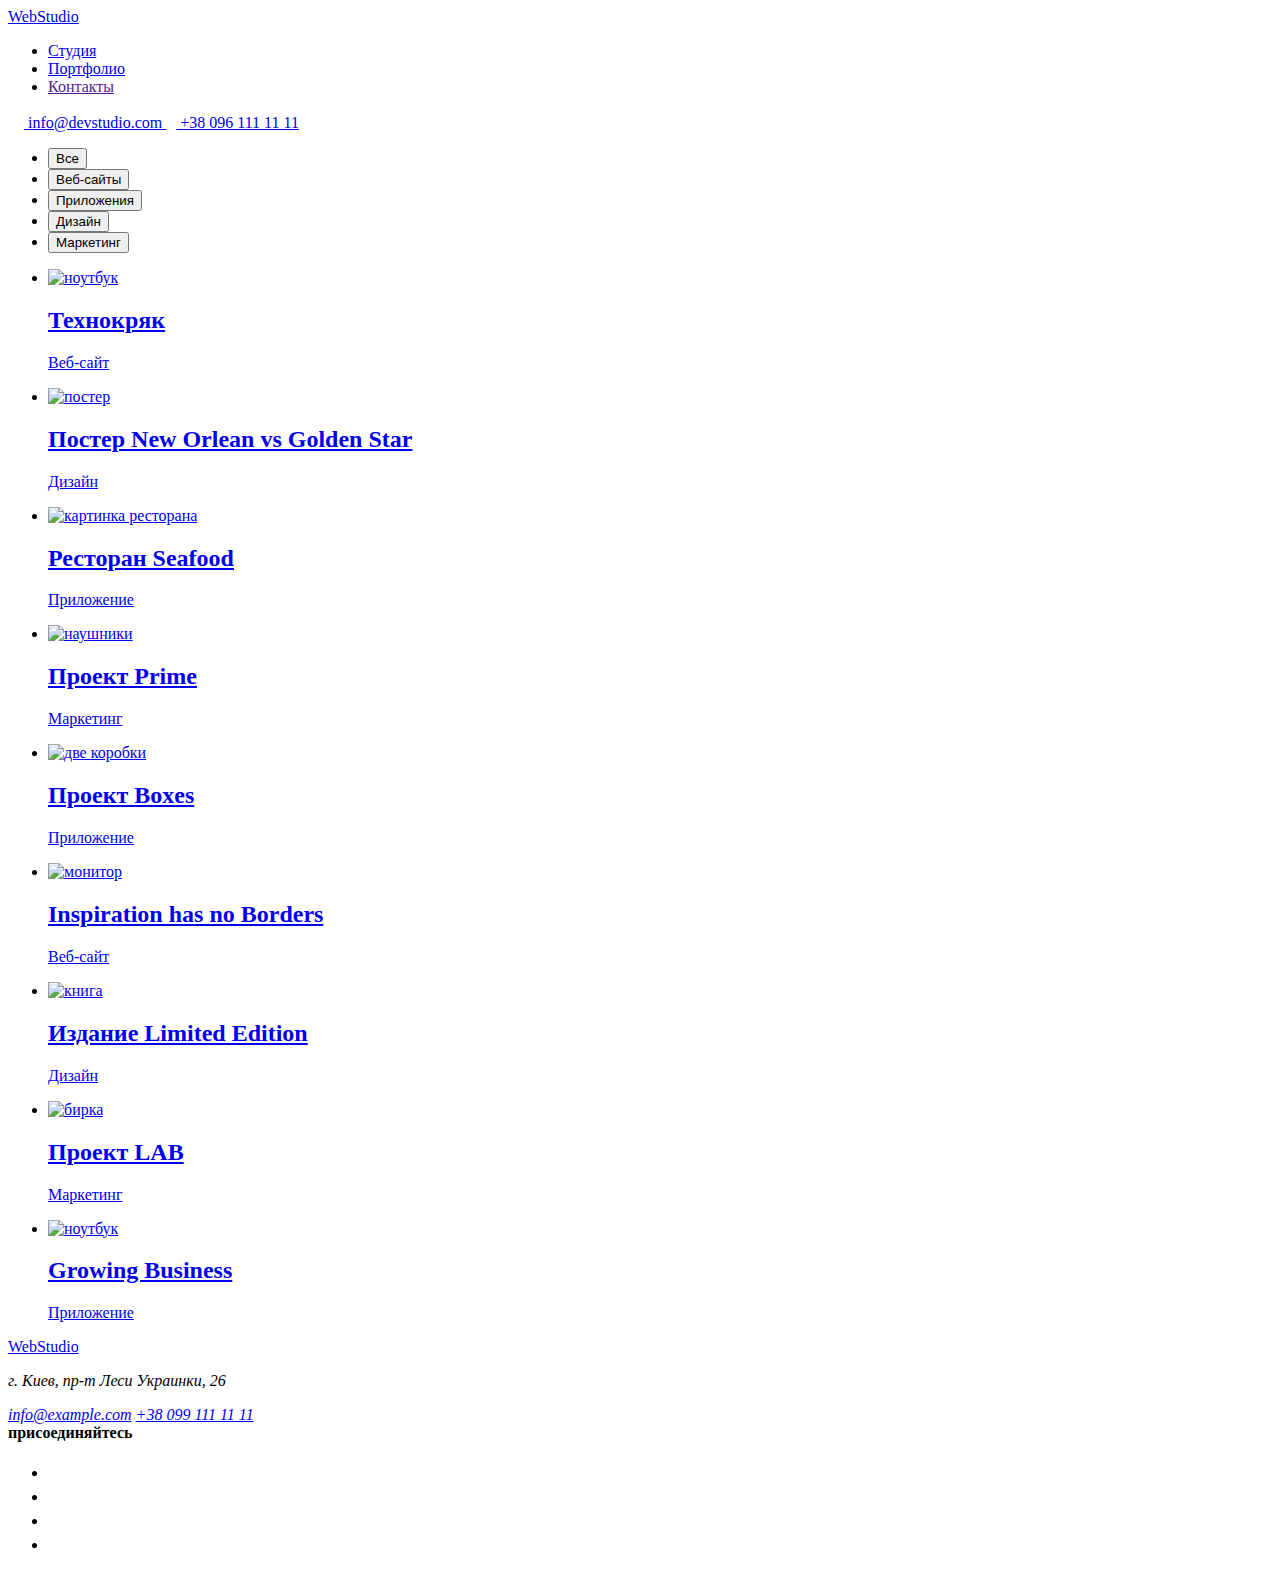
==== portfolio.html @ c62db78a "Add files via upload" ====
<!DOCTYPE html>
<html lang="en">
<head>
    <meta charset="UTF-8">
    <meta http-equiv="X-UA-Compatible" content="IE=edge">
    <meta name="viewport" content="width=device-width, initial-scale=1.0">
    <title>Portfolio</title>
    <link rel="stylesheet" href="https://fonts.googleapis.com/css2?family=Raleway:wght@700&family=Roboto:wght@400;500;700;900&display=swap" >
    <link rel="stylesheet" href="https://cdnjs.cloudflare.com/ajax/libs/modern-normalize/1.1.0/modern-normalize.min.css" integrity="sha512-wpPYUAdjBVSE4KJnH1VR1HeZfpl1ub8YT/NKx4PuQ5NmX2tKuGu6U/JRp5y+Y8XG2tV+wKQpNHVUX03MfMFn9Q==" crossorigin="anonymous" referrerpolicy="no-referrer" />
    <link rel="stylesheet" href="./css/style.css">
</head>
<body>
  <header>
    <div class="border">
      <div class="container header-flex">
        <a href="./index.html" class="logo"><span>Web</span>Studio</a>
        <nav class="navi">
          <ul class="site-nav list">
            <li class="item"><a href="./index.html" class="link current">Студия</a></li>
            <li class="item"><a href="./portfolio.html">Портфолио</a></li>
            <li class="item"><a href="">Контакты</a></li>
          </ul>
        </nav>
        <div class="address">
            <a class="item" href="mailto:info@devstudio.com">
              <svg class="icon" width="16px" height="12px">
                <use href="./images/symbol-defs.svg#envelope"></use>
              </svg>
              info@devstudio.com
            </a>
            <a class="item" href="tel:+380961111111">
              <svg class="icon" width="10px" height="16px">
                <use href="./images/symbol-defs.svg#smartphone"></use>
              </svg>
              +38 096 111 11 11
            </a>
        </div>
       </div>
    </div>
</header>

    <main>
      <section class="main">
        <div class="container">
          <h1 hidden>Работы</h1>
        <ul class="list box">
          <li><button type="button" class="btn">Все</button></li>
          <li><button type="button" class="btn">Веб-сайты</button></li>
          <li><button type="button" class="btn">Приложения</button></li>
          <li><button type="button" class="btn">Дизайн</button></li>
          <li><button type="button" class="btn">Маркетинг</button></li>
        </ul>
        <ul class="portfolio list">
          <li class="element">
            <a href="./portfolio.html">
            <img src="./images/portfolio1.jpg" alt="ноутбук" width="370">
              <div class="items">
                <h2 class="text" >Технокряк</h2>
                <p>Веб-сайт</p>
              </div>
            </a>
          </li>
          <li class="element">
            <a href="./portfolio.html">
            <img src="./images/portfolio2.jpg" alt="постер" width="370">
              <div class="items">
                <h2 class="text" >Постер New Orlean vs Golden Star</h2>
                <p>Дизайн</p>
              </div>
            </a>
          </li>
          <li class="element">
            <a href="./portfolio.html">
            <img src="./images/portfolio3.jpg" alt="картинка ресторана" width="370">
              <div class="items">
                <h2 class="text" >Ресторан Seafood</h2>
                <p>Приложение</p>
              </div>
            </a>
          </li>
          <li class="element"> 
            <a href="./portfolio.html">
            <img src="./images/portfolio4.jpg" alt="наушники" width="370">
              <div class="items">
                <h2 class="text" >Проект Prime</h2>
                <p>Маркетинг</p>
              </div>
            </a>
          </li>
          <li class="element">
            <a href="./portfolio.html">
            <img src="./images/portfolio5.jpg" alt="две коробки" width="370">
              <div class="items">
                <h2 class="text" >Проект Boxes</h2>
                <p>Приложение</p>
              </div>
            </a>
          </li>
          <li class="element">
            <a href="./portfolio.html">
            <img src="./images/portfolio6.jpg" alt="монитор" width="370">
              <div class="items">
                <h2 class="text" >Inspiration has no Borders</h2>
                <p>Веб-сайт</p>
              </div>
            </a>
          </li>
          <li class="element">
            <a href="./portfolio.html">
            <img src="./images/portfolio7.jpg" alt="книга" width="370">
              <div class="items">
                <h2 class="text" >Издание Limited Edition</h2>
                <p>Дизайн</p>
              </div>
            </a>
          </li>
          <li class="element">
            <a href="./portfolio.html">
            <img src="./images/portfolio8.jpg" alt="бирка" width="370">
              <div class="items">
                <h2 class="text" >Проект LAB</h2>
                <p>Маркетинг</p>
              </div>
            </a>
          </li>
          <li class="element">
            <a href="./portfolio.html">
            <img src="./images/portfolio9.jpg" alt="ноутбук" width="370">
              <div class="items">
                <h2 class="text" >Growing Business</h2>
                <p>Приложение</p>
              </a>
              </div>
          </li>
        </ul>

        </div>
      </section>
    </main>

    <footer>
      <section class="footer">
        <div class="container">
          <div class="footer-wrapper">
            <div>
              <a href="Web-Studio" class="logo"><span>Web</span><span class="studio">Studio</span></a>
              <address class="navigation">
                <p class="nav">г. Киев, пр-т Леси Украинки, 26</p>
                <a href="mailto:info@devstudio.com" class="address-nav" >info@example.com</a>
                <a href="tel:+380961111111" class="address-nav" >+38 099 111 11 11</a>
              </address>
            </div>
              <div class="socials-footer">
                <b>присоединяйтесь</b>
                <ul class="socials-icon">
                  <li class="list"> 
                    <a class="social-logotip" href="#">
                      <svg width="20px" height="20px" >
                      <use href="./images/symbol-defs.svg#instagram"></use>
                      </svg>
                  </a>
                  </li>
                  <li class="list">
                    <a class="social-logotip" href="#">
                      <svg width="20px" height="20px" >
                      <use href="./images/symbol-defs.svg#twitter"></use>
                      </svg>
                  </a>
                  </li>
                  <li class="list">
                    <a class="social-logotip" href="#">
                      <svg width="20px" height="20px" >
                      <use href="./images/symbol-defs.svg#facebook"></use>
                      </svg>
                  </a>
                  </li>
                  <li class="list">
                    <a class="social-logotip" href="#">
                      <svg width="20px" height="20px" >
                      <use href="./images/symbol-defs.svg#linkedin"></use>
                      </svg>
                  </a>
                  </li>
                </ul>
              </div>
          </div>
        </div>
         
      </section>
     </footer>
</body>
</html>
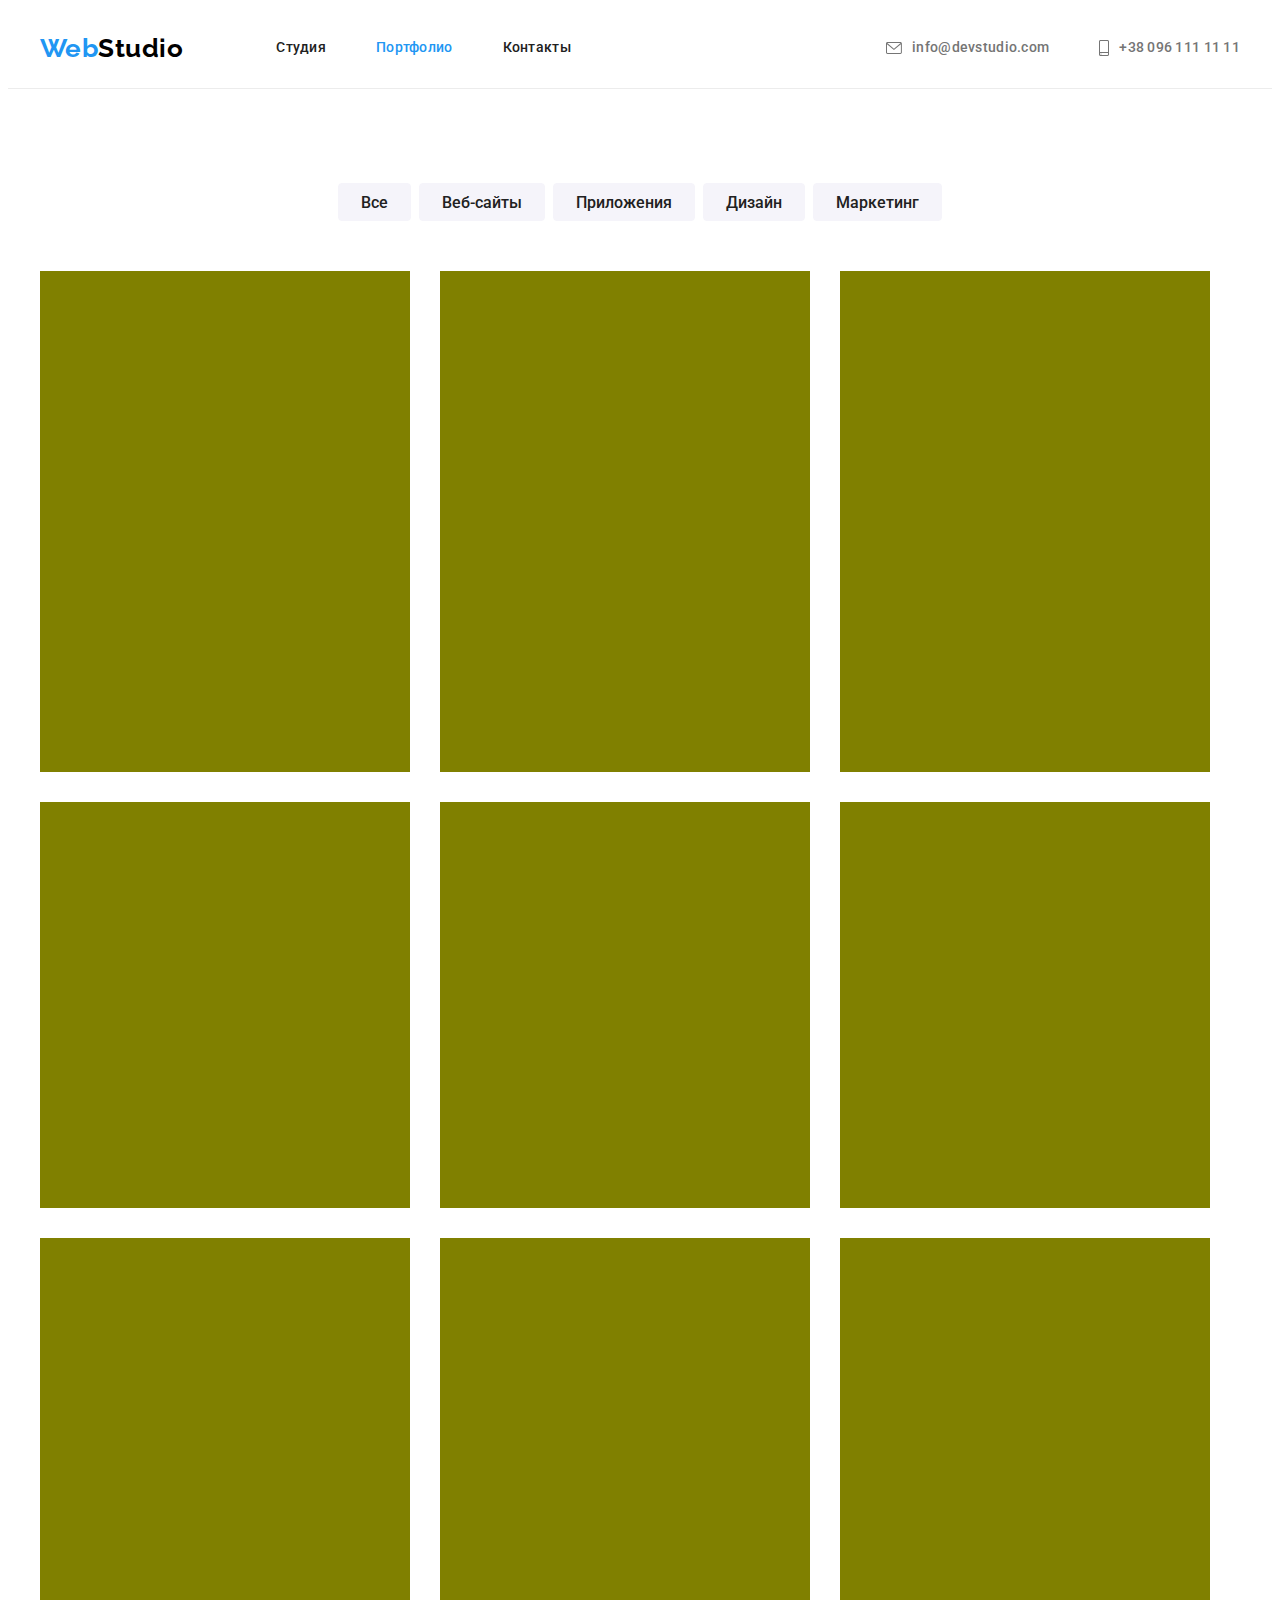
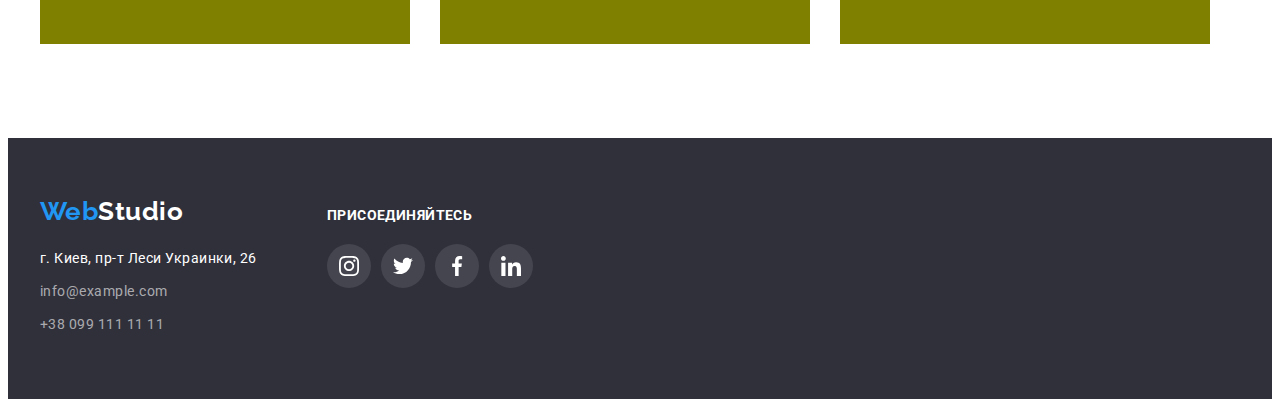
==== commit 27546648: "Почти сделал" ====
--- a/portfolio.html
+++ b/portfolio.html
@@ -16,8 +16,8 @@
         <a href="./index.html" class="logo"><span>Web</span>Studio</a>
         <nav class="navi">
           <ul class="site-nav list">
-            <li class="item"><a href="./index.html" class="link current">Студия</a></li>
-            <li class="item"><a href="./portfolio.html">Портфолио</a></li>
+            <li class="item"><a href="./index.html">Студия</a></li>
+            <li class="item"><a href="./portfolio.html" class="link current">Портфолио</a></li>
             <li class="item"><a href="">Контакты</a></li>
           </ul>
         </nav>
@@ -52,11 +52,16 @@
         </ul>
         <ul class="portfolio list">
           <li class="element">
-            <a href="./portfolio.html">
-            <img src="./images/portfolio1.jpg" alt="ноутбук" width="370">
+              <a href="./portfolio.html"></a>
+              <div class="product-thumb">
+                <img src="./images/portfolio1.jpg" alt="ноутбук" width="370">
+              </div>
               <div class="items">
                 <h2 class="text" >Технокряк</h2>
                 <p>Веб-сайт</p>
+              </div>
+              <div class="hover-text">
+                Ресурс предлагает комплексные предложения с разным уровнем функционала и сервисов. Все это позволит посетителю получить исчерпывающие сведения о компании или частном лице.
               </div>
             </a>
           </li>
--- a/css/style.css
+++ b/css/style.css
@@ -0,0 +1,812 @@
+:root {
+    --primery-text-color: #757575;
+    --title-text-color: #212121;
+    --accent-color: #2196F3;
+}
+
+body {
+     background-color: #ffffff;
+     color: var(--primery-text-color);
+
+     font-family: Roboto, sans-serif;
+     letter-spacing: 0.03em;
+}
+
+.list {
+    list-style: none;
+    padding: 0;
+    margin: 0;
+}
+
+
+.container {
+    width: 1200px;
+    padding-left: 15px;
+    padding-right: 15px;
+    margin: 0 auto;
+}
+
+/* headre-flex */
+
+.border {
+    border-bottom: 1px solid #ECECEC;
+}
+
+.header-flex {
+    display: flex;
+    align-items: center;
+   
+}
+
+/* logo */
+
+ .header-flex > a.logo {
+    margin-top: 0;
+    margin-bottom: 0;
+}
+
+.logo {
+    color: #000000;
+
+    font-family: Raleway, sans-serif;
+    font-weight: 700;
+    font-size: 26px;
+    line-height: 1.19;
+    text-decoration: none;
+}
+
+
+.logo > span {
+    color: var(--accent-color);
+}
+/* nav */
+
+.navi {
+    margin-left: 93px;
+}
+
+/* site-nav */
+
+.site-nav .item {
+    position: relative;
+}
+
+.site-nav a:hover,
+.site-nav a:focus {
+    color: var(--accent-color);
+}
+
+.site-nav a::after {
+    content: '';
+    position: absolute;
+    display: inline-block;
+
+    bottom: 0;
+    left: 0;
+    width: 100%;
+    height: 4px;
+
+    opacity: 0;
+
+    background-color: var(--accent-color);
+    border-radius: 2px;
+
+    transition: opacity 250ms cubic-bezier(0.4, 0, 0.2, 1);
+
+}
+
+
+.site-nav a:hover::after,
+.site-nav a:focus::after {
+    opacity: 1;
+}
+
+.site-nav {
+    display: flex;
+}
+
+.site-nav .item + .item {
+    margin-left: 50px;
+}
+   
+
+.site-nav a {
+    display: block;
+    padding-top: 32px;
+    padding-bottom: 32px;
+
+    color: var(--title-text-color);
+    
+    font-weight: 500;
+    font-size: 14px;
+    line-height: 1.14;
+    letter-spacing: 0.02em;
+    text-decoration: none;
+
+    transition: color 250ms cubic-bezier(0.4, 0, 0.2, 1);
+    
+}
+.site-nav .link.current {
+    color: var(--accent-color);
+}
+
+/* address */
+
+
+.address .item:hover,
+.address .item:focus {
+    color: var(--accent-color)
+}
+
+.address .item:hover .icon,
+.address .item:focus .icon {
+    fill: currentColor;
+}
+
+a.item:hover .icon-smartphone,
+a.item:focus .icon-smartphone {
+    fill: currentColor;
+}
+
+.address .item {
+    fill: #757575;
+    align-items: center;
+    margin-top: 0;
+    margin-bottom: 0;
+
+    transition: color 250ms cubic-bezier(0.4, 0, 0.2, 1);
+}
+
+.address {
+    display: flex;
+    margin-left: auto;
+}
+
+.address .item + .item {
+    margin-left: 50px;
+}
+
+ .icon {
+    margin-right: 10px;
+ }
+
+.address a {
+    display: flex;
+    color: var(--primery-text-color);
+
+    font-weight: 500;
+    font-size: 14px;
+    line-height: 1.14;
+    letter-spacing: 0.02em;
+    text-decoration: none;
+}
+
+/* hero */
+
+.hero {
+    margin-left: auto;
+    margin-right: auto;
+    height: 600px;
+    max-width: 1600px;
+    background-position: center;
+    background-image: linear-gradient( 
+        rgba(47, 48, 58, 0.4),
+        rgba(47, 48, 58, 0.4)
+        ),
+        url("../images/background.jpg");
+    background-color: #C4C4C4;
+    background-repeat: no-repeat;
+
+    padding-top: 200px;
+    padding-bottom: 200px;
+    text-align: center;
+    
+}
+
+.hero-title {
+    width: 698px;
+    margin-left: auto;
+    margin-right: auto;
+    margin-top: 0;
+    margin-bottom: 30px;
+    color: #FFFFFF;
+
+    font-weight: 900;
+    font-size: 44px;
+    line-height: 1.36;
+    
+    letter-spacing: 0.06em;
+    text-transform: uppercase;
+}
+
+
+/* button */
+
+ button:hover,
+ button:focus {
+    background-color: #188CE8;
+    box-shadow: 0px 4px 4px rgba(0, 0, 0, 0.15);
+}
+
+.button {
+    border-radius: 4px;
+    border: 1px transparent;
+    padding: 10px 32px;
+    min-width: 200px;
+    height: 50px;
+
+
+    color: #FFFFFF;
+    background-color: var(--accent-color);
+    
+    font-family: Roboto, sans-serif;
+    font-weight: 700;
+    font-size: 16px;
+    line-height: 1.88;
+    align-items: center;
+    letter-spacing: 0.06em;
+    cursor: pointer;
+
+    transition: background-color 250ms cubic-bezier(0.4, 0, 0.2, 1);
+}
+
+
+
+/* feature */ 
+ 
+.feature-icons {
+    margin-bottom: 30px;
+    width: 270px;
+    height: 120px;
+    background-color: #F5F4FA;
+    display: flex;
+    align-items: center;
+    justify-content: center;
+
+}
+
+.section.feature {
+    padding-top: 94px;
+}
+
+.feature h3 {
+    margin-top: 0;
+    margin-bottom: 10px;
+
+    color: var(--title-text-color);
+
+    font-size: 14px;
+    line-height: 1.14;
+    text-transform: uppercase;
+}
+
+.feature.list {
+    display: flex;
+    justify-content: space-around;
+}
+
+.feature li {
+    width: 270px;
+}
+
+.feature p {
+    margin-top: 0;
+    margin-bottom: 0;
+
+    font-size: 14px;
+    line-height: 1.71;
+}
+
+/* work */
+
+.list.work {
+    display: flex;
+}
+
+.list.work > li + li{
+    margin-left: 30px;
+}
+
+.section-work {
+    padding-top: 94px;
+    padding-bottom: 94px;
+}
+
+.section-work h2 {
+    padding-top: 0;
+    padding-bottom: 0;
+    margin-bottom: 50px;
+}
+
+.section-work .picture {
+    position: relative;
+}
+
+.section-work .text {
+    
+    position: absolute;
+    bottom: 0;
+    margin: 0;
+    padding: 27px 0;
+
+    width: 370px;
+    height: 70px;
+    color: #fff;
+    background-color: rgba(47, 48, 58, 0.8);
+
+    font-size: 14px;
+    line-height: 1.14;
+    text-align: center;
+    text-transform: uppercase;
+}
+
+ .section-work .section-title {
+    color: var(--title-text-color);
+ 
+    font-size: 36px;
+    line-height: 1.16;
+    text-align: center;   
+}
+
+/* team */
+
+.section-team {
+    padding-top: 94px;
+    padding-bottom: 94px;
+    background-color: #F5F4FA;;
+}
+
+.team.list {
+    display: flex;
+}
+
+.team-shadow {
+    box-shadow: 0px 1px 3px rgba(0, 0, 0, 0.12), 
+        0px 1px 1px rgba(0, 0, 0, 0.14), 
+        0px 2px 1px rgba(0, 0, 0, 0.2);
+    border-radius: 0px 0px 4px 4px;
+
+    background-color: #fff;
+}
+
+.team.list > li + li {
+    width: 270px;
+    margin-left: 30px
+}
+
+.section-title {
+    margin-top: 0;
+    margin-bottom: 50px;
+
+    color: var(--title-text-color);
+
+    font-weight: 700;
+    font-size: 36px;
+    line-height: 1.16;
+    text-align: center;
+}
+
+.team .holder {
+    padding: 30px 0 30px;
+}
+
+.team h3 {
+    margin-top: 0;
+    margin-bottom: 10px;
+
+    color: var(--title-text-color);
+
+    font-weight: 500;
+    font-size: 16px;
+    line-height: 1.19;
+    text-align: center;
+}
+
+.team p {
+    margin-top: 0;
+    margin-bottom: 0;
+
+    font-weight: 400;
+    font-size: 16px;
+    line-height: 1.19;
+    text-align: center;
+}
+
+.section-team  ul {
+    padding: 0;
+}
+
+.nav-icons {
+    display: flex;
+    justify-content: center;
+    margin-top: 16px;
+}
+
+
+.nav-a:hover,
+.nav-a:focus {
+     fill: #ffffff;
+
+     background-color: var(--accent-color);
+    
+
+         
+}
+
+.nav-icons li + li {
+    margin-left: 10px;
+}
+.nav-icons a {
+    display: flex;
+    width: 44px;
+    height: 44px;
+    border-radius: 50%;
+
+    justify-content: center;
+    align-items: center;
+
+    fill: #afb1b8;
+
+    transition: fill 250ms cubic-bezier(0.4, 0, 0.2, 1),
+        background-color 250ms cubic-bezier(0.4, 0, 0.2, 1);
+}
+
+.nav-li {
+    list-style: none;
+}
+
+/* clients */
+
+.clients-items {
+    display: flex;
+    justify-content: center;
+    margin: 0;
+    padding: 0;
+}
+
+.clients-items li + li {
+    margin-left: 30px;
+}
+
+.clients-items a {
+
+    fill: #afb1b8;
+}
+
+.clients-company {
+    display: flex;
+    justify-content: center;
+    align-items: center;
+    width: 170px;
+    height: 92px;
+    
+
+    border: 1px solid #AFB1B8;
+    box-sizing: border-box;
+    border-radius: 4px;
+
+    transition: fill 250ms cubic-bezier(0.4, 0, 0.2, 1),
+    border 250ms cubic-bezier(0.4, 0, 0.2, 1);
+}
+.clients-company:hover,
+.clients-company:focus {
+    fill: var(--accent-color);
+    border: 1px solid var(--accent-color);
+}
+
+
+.clients {
+    padding-top: 94px;
+    padding-bottom: 94px;
+}
+
+.clients h2 {
+    margin-top: 0;
+    margin-bottom: 50px;
+
+    color: var(--title-text-color);
+
+
+    font-weight: 700;
+    font-size: 36px;
+    line-height: 42px;
+    text-align: center;
+}
+
+/* footer */
+
+.footer {
+    background-color: #2F303A;
+
+    display: flex;
+    flex-direction: column;
+    padding-top: 58px;
+    padding-bottom: 62px;
+}
+
+.logo .studio { 
+    color: #FFFFFF;
+    
+}
+
+.nav {
+    margin-top: 20px;
+    margin-bottom: 9px;
+
+    color: #FFFFFF;
+
+    font-style: normal;
+    font-size: 14px;
+    line-height: 1.71;
+}
+
+.address-nav {
+
+    color: rgba(255, 255, 255, 0.6);
+
+    font-style: normal;
+    font-size: 14px;
+    line-height: 1.71;
+    text-decoration: none;
+}
+ 
+.navigation {
+    display: flex;
+    flex-direction: column;
+}
+
+.navigation a[href="mailto:info@devstudio.com"] {
+    margin-bottom: 9px;
+}
+
+.socials-footer {
+    display: flex;
+    flex-direction: column;
+    margin-left: 70px
+}
+
+.socials-footer > b {
+    margin-bottom: 20px;
+    font-size: 14px;
+    line-height: 1.14;
+    letter-spacing: 0.03em;
+    text-transform: uppercase;
+    color: #FFFFFF;
+}
+
+.social-logotip {
+    display: flex;
+    justify-content: center;
+    align-items: center;
+
+    width: 44px;
+    height: 44px;
+
+    fill: #ffffff;
+    background-color: rgba(255, 255, 255, 0.1);
+    border-radius: 50%;
+
+    transition: background-color 250ms cubic-bezier(0.4, 0, 0.2, 1);
+}
+
+.social-logotip:hover,
+.social-logotip:focus {
+    background-color: var(--accent-color);
+}
+
+.socials-footer ul {
+    display: flex;
+}
+
+.footer-wrapper {
+    display: flex;
+    align-items: baseline;
+}
+
+.socials-icon {
+    margin: 0;
+    padding: 0;
+}
+
+.socials-icon li + li {
+    margin-left: 10px;
+}
+
+/* portfolio */
+
+.main {
+    padding-top: 94px;
+    padding-bottom: 94px;
+}
+
+.box {
+    display: flex;
+    justify-content: center;
+    margin-bottom: 50px;
+}
+
+.box button {
+    height: 38px;
+    border-radius: 4px;
+    border: 1px solid #F5F4FA;    
+}
+
+.box li + li {
+    margin-left: 8px;
+}
+
+.btn {
+    color: var(--title-text-color);
+    background-color: #F5F4FA;
+    padding: 6px 22px ;
+
+    font-family: Roboto, sans-serif;
+    font-weight: 500;
+    font-size: 16px;
+    line-height: 1.62;
+    cursor: pointer;
+
+    transition: color 250ms cubic-bezier(0.4, 0, 0.2, 1),
+    border-color 250ms cubic-bezier(0.4, 0, 0.2, 1),
+    background-color 250ms cubic-bezier(0.4, 0, 0.2, 1),
+    box-shadow 250ms cubic-bezier(0.4, 0, 0.2, 1);
+}
+
+.btn:hover,
+.btn:focus {
+    color: #FFF;
+    border-color: var(--accent-color);
+    background-color: var(--accent-color);
+    box-shadow: 0px 3px 1px rgba(0, 0, 0, 0.1),
+        0px 1px 2px rgba(0, 0, 0, 0.08), 
+        0px 2px 2px rgba(0, 0, 0, 0.12);
+}
+
+/* portfolio list */
+
+.portfolio.list {
+    display: flex;
+    flex-wrap: wrap;
+}
+
+.items::before {
+    content: '';
+    display: inline-block;
+    position: absolute;
+    top: 0;
+    left: 0;
+    width: 100%;
+    height: 100%;
+    background-color: olive;
+
+}
+
+.element:hover,
+.element:focus {
+    box-shadow: 0px 1px 1px rgba(0, 0, 0, 0.12),
+        0px 4px 4px rgba(0, 0, 0, 0.06),
+        1px 4px 6px rgba(0, 0, 0, 0.16);
+}
+
+.product-thumb {
+    
+}
+    
+.element {
+    position: relative;
+
+    width: 370px;
+    margin-right: 30px;
+    margin-bottom: 30px;
+}
+
+.element:nth-child(3n) {
+    margin-right: 0;
+}
+
+.element:nth-last-child(-n + 3) {
+    margin-bottom: 0;
+}
+
+.portfolio a {
+    text-decoration: none;
+}
+
+.portfolio .text {
+    margin-top: 0;
+    margin-bottom: 4px;
+
+    color: var(--title-text-color);
+
+    font-size: 18px;
+    line-height: 2;
+    letter-spacing: 0.06em;
+}
+
+.portfolio .items {
+    padding: 20px 24px;
+    border: 1px solid #EEEEEE;
+}
+
+.portfolio p {
+    margin-top: 0;
+    margin-bottom: 0;
+
+    color: var(--primery-text-color);
+    
+    font-weight: 400;
+    font-size: 16px;
+    line-height: 1.88;
+}
+
+img {
+    display: block;
+    max-width: 100%;
+    height: auto
+   }
+
+
+   .backdrop {
+       position: fixed;
+       top: 0;
+       left: 0;
+
+       width: 100%;
+       height: 100%;
+
+       background-color: rgba(0, 0, 0, 0.2);
+
+       opacity: 1;
+       transition: opacity 250ms cubic-bezier(0.4, 0, 0.2, 1);
+   }
+
+   .backdrop.is-hidden {
+       opacity: 0;
+       pointer-events: none;
+   }
+
+   .backdrop.is-hidden .modal {
+       transform: translate(-50% -50%) scale(0.9);
+   }
+
+   .modal {
+        position: absolute;
+        top: 50%;
+        left: 50%;
+        transform: translate(-50%, -50%);
+
+        padding: 8px;
+        min-width: 528px;
+        min-height: 581px;
+
+        background-color: #fff;
+        box-shadow: 0px 1px 3px rgba(0, 0, 0, 0.12),
+            0px 1px 1px rgba(0, 0, 0, 0.14), 
+            0px 2px 1px rgba(0, 0, 0, 0.2);
+         border-radius: 4px;
+
+         transform: translate(-50%, -50%) scale(1);
+
+         transition: transform 250ms cubic-bezier(0.4, 0, 0.2, 1);
+   }
+
+   .close {
+        display: flex;
+        justify-content: center;
+        align-items: center;
+        box-sizing: border-box;
+
+        margin-left: auto;
+        border: 1px solid rgba(0, 0, 0, 0.1);
+        border-radius: 50%;
+
+        background-color: #fff;
+
+        width: 30px;
+        height: 30px;     
+   }
+
+   .modal-close {
+       min-width: 18px;
+       fill: #000;
+   }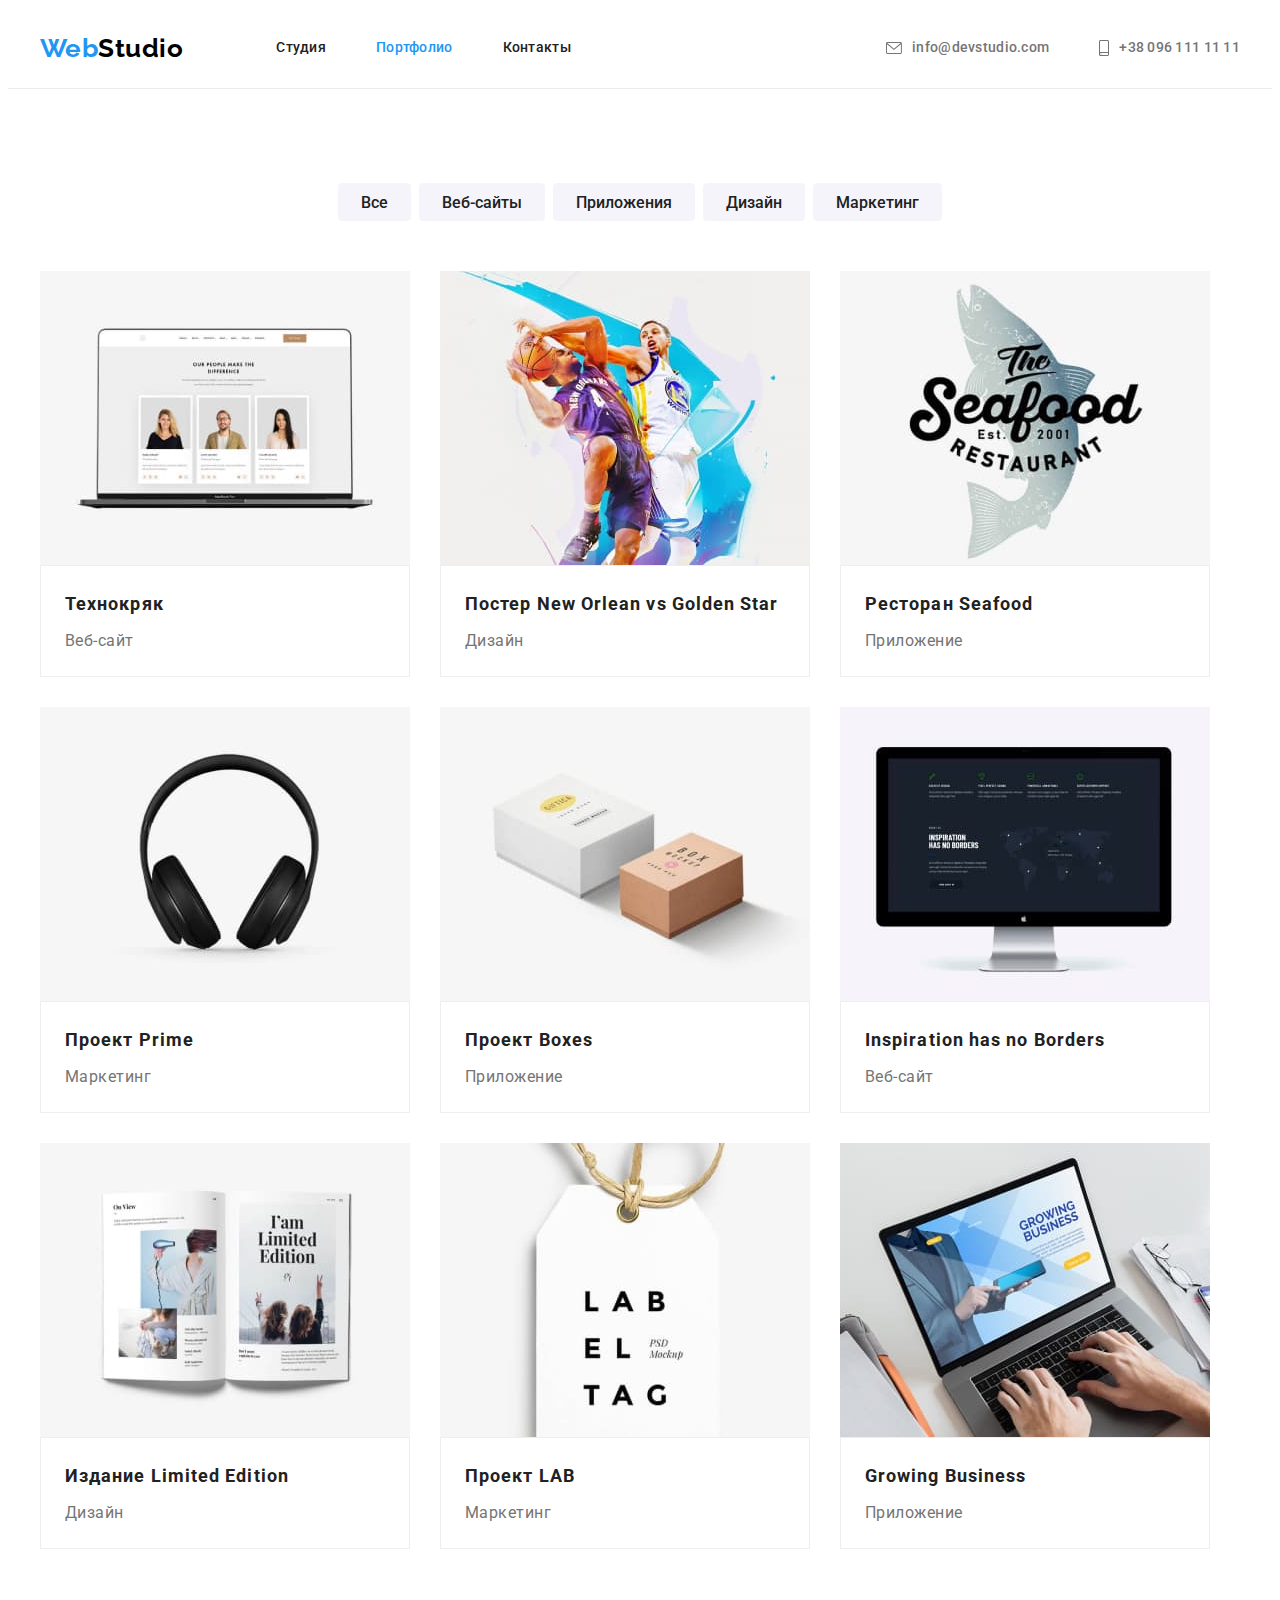
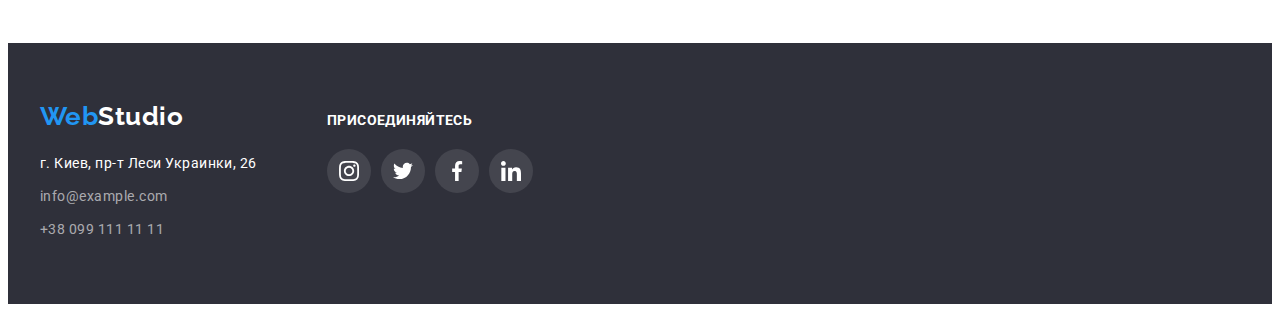
==== commit aa0730a9: "Почти все" ====
--- a/portfolio.html
+++ b/portfolio.html
@@ -52,18 +52,18 @@
         </ul>
         <ul class="portfolio list">
           <li class="element">
-              <a href="./portfolio.html"></a>
-              <div class="product-thumb">
-                <img src="./images/portfolio1.jpg" alt="ноутбук" width="370">
-              </div>
-              <div class="items">
-                <h2 class="text" >Технокряк</h2>
-                <p>Веб-сайт</p>
-              </div>
-              <div class="hover-text">
-                Ресурс предлагает комплексные предложения с разным уровнем функционала и сервисов. Все это позволит посетителю получить исчерпывающие сведения о компании или частном лице.
-              </div>
-            </a>
+             <div class="product-thumb">
+                   <a href="./portfolio.html">
+                   <img src="./images/portfolio1.jpg" alt="ноутбук" width="370">
+                   <div class="product-overlay">
+                      Ресурс предлагает комплексные предложения с разным уровнем функционала и сервисов. Все это позволит посетителю получить исчерпывающие сведения о компании или частном лице.
+                 </div>
+             </div>
+                <div class="items">
+                  <h2 class="text" >Технокряк</h2>
+                  <p>Веб-сайт</p>
+               </div>
+               </a>  
           </li>
           <li class="element">
             <a href="./portfolio.html">
--- a/css/style.css
+++ b/css/style.css
@@ -426,11 +426,7 @@
 .nav-a:hover,
 .nav-a:focus {
      fill: #ffffff;
-
-     background-color: var(--accent-color);
-    
-
-         
+     background-color: var(--accent-color);      
 }
 
 .nav-icons li + li {
@@ -480,7 +476,6 @@
     width: 170px;
     height: 92px;
     
-
     border: 1px solid #AFB1B8;
     box-sizing: border-box;
     border-radius: 4px;
@@ -506,7 +501,6 @@
 
     color: var(--title-text-color);
 
-
     font-weight: 700;
     font-size: 36px;
     line-height: 42px;
@@ -525,8 +519,7 @@
 }
 
 .logo .studio { 
-    color: #FFFFFF;
-    
+    color: #FFFFFF;   
 }
 
 .nav {
@@ -669,17 +662,7 @@
     flex-wrap: wrap;
 }
 
-.items::before {
-    content: '';
-    display: inline-block;
-    position: absolute;
-    top: 0;
-    left: 0;
-    width: 100%;
-    height: 100%;
-    background-color: olive;
-
-}
+
 
 .element:hover,
 .element:focus {
@@ -689,15 +672,49 @@
 }
 
 .product-thumb {
-    
+   position: relative;
+}
+
+.product-thumb:hover {
+    opacity: 1;
+}
+
+.product-overlay {
+    position: absolute;
+    top: 0;
+    left: 0;
+
+    width: 100%;
+    height: 100%;
+    opacity: 0;
+    padding: 63px 24px;
+
+    font-size: 18px;
+    line-height: 1.55;
+
+    color: #fff;
+
+    background-color: rgba(33, 150, 243, 0.9);
+
+    transform: translateY(100%);
+    transition: transform 250ms cubic-bezier(0.4, 0, 0.2, 1);
+    
+}
+
+.element:hover .product-overlay {
+    transform: translateY(0);
+}
+
+.product-overlay:hover{
+    opacity: 1;
 }
     
 .element {
-    position: relative;
-
     width: 370px;
     margin-right: 30px;
     margin-bottom: 30px;
+
+    overflow: hidden;
 }
 
 .element:nth-child(3n) {
@@ -775,7 +792,7 @@
         left: 50%;
         transform: translate(-50%, -50%);
 
-        padding: 8px;
+        padding: 15px;
         min-width: 528px;
         min-height: 581px;
 
@@ -796,7 +813,11 @@
         align-items: center;
         box-sizing: border-box;
 
-        margin-left: auto;
+        position: absolute;
+        top: 8px;
+        right: 8px;
+
+        padding: 0;
         border: 1px solid rgba(0, 0, 0, 0.1);
         border-radius: 50%;
 
@@ -807,6 +828,5 @@
    }
 
    .modal-close {
-       min-width: 18px;
        fill: #000;
    }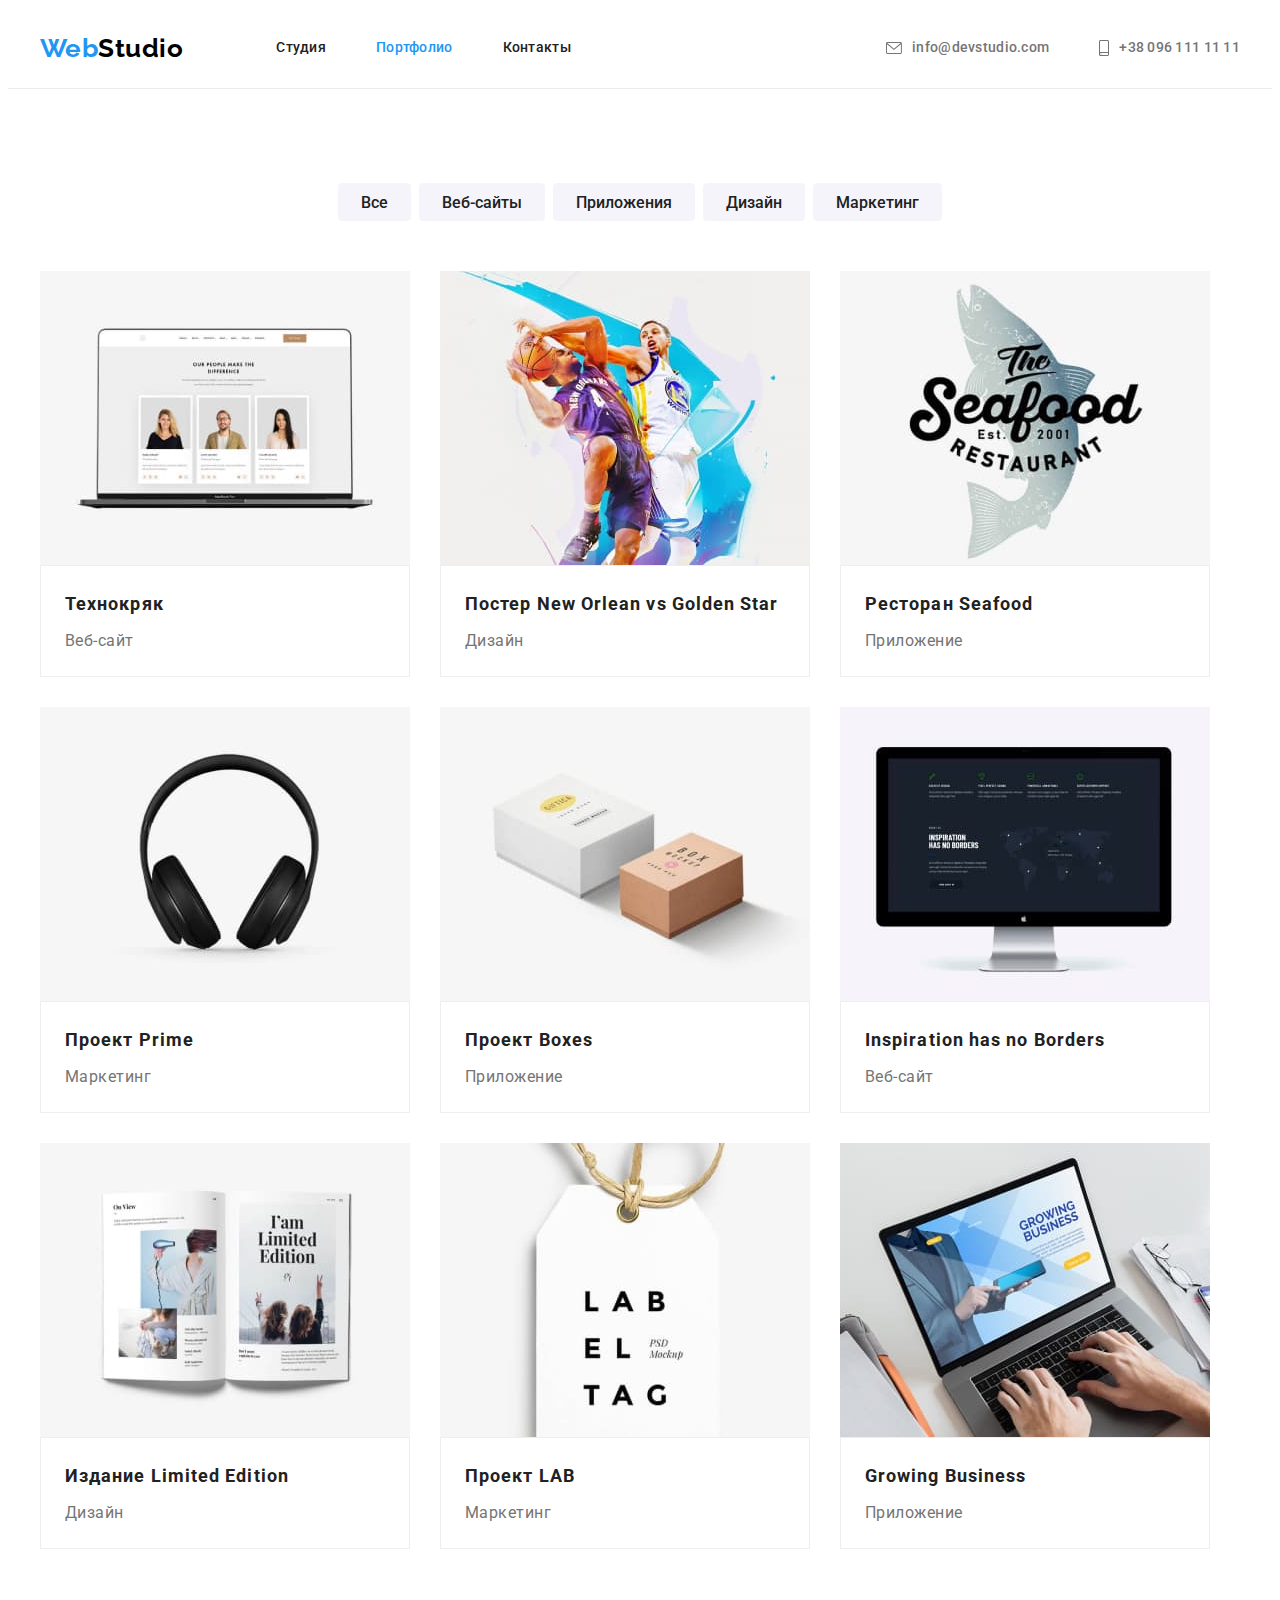
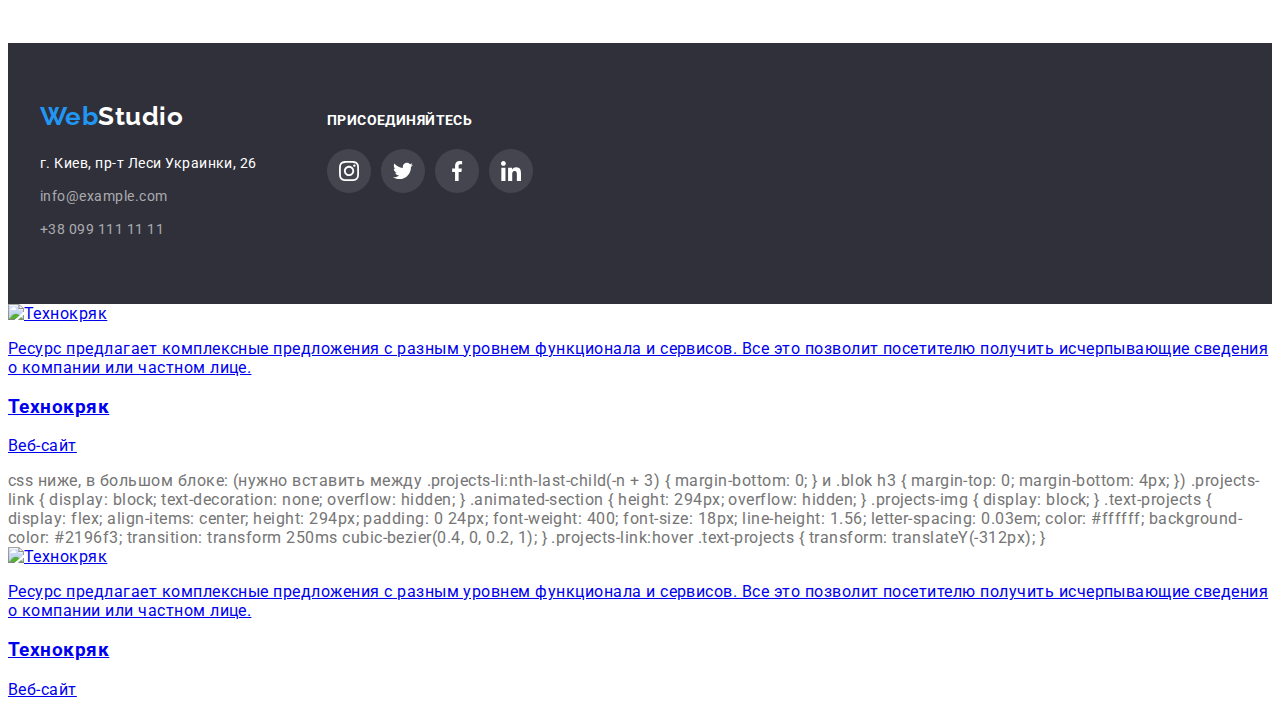
==== commit 3c6c5300: "Почти все сделал" ====
--- a/portfolio.html
+++ b/portfolio.html
@@ -50,10 +50,11 @@
           <li><button type="button" class="btn">Дизайн</button></li>
           <li><button type="button" class="btn">Маркетинг</button></li>
         </ul>
-        <ul class="portfolio list">
-          <li class="element">
-             <div class="product-thumb">
-                   <a href="./portfolio.html">
+        <ul class="portfolio list"> 
+            
+            <li class="element">
+              <a href="./portfolio.html">
+             <div class="product-thumb">   
                    <img src="./images/portfolio1.jpg" alt="ноутбук" width="370">
                    <div class="product-overlay">
                       Ресурс предлагает комплексные предложения с разным уровнем функционала и сервисов. Все это позволит посетителю получить исчерпывающие сведения о компании или частном лице.
@@ -63,7 +64,7 @@
                   <h2 class="text" >Технокряк</h2>
                   <p>Веб-сайт</p>
                </div>
-               </a>  
+              </a>
           </li>
           <li class="element">
             <a href="./portfolio.html">
@@ -194,4 +195,96 @@
       </section>
      </footer>
 </body>
-</html>+</html>
+
+
+
+
+<li class="projects-li">
+  <a class="projects-link" href="#">
+    <div class="animated-section">
+      <img
+        class="projects-img"
+        src="./images/8.web-site.jpg"
+        width="370"
+        alt="Технокряк"
+      />
+      <p class="text-projects">
+        Ресурс предлагает комплексные предложения с разным уровнем
+        функционала и сервисов. Все это позволит посетителю получить
+        исчерпывающие сведения о компании или частном лице.
+      </p>
+    </div>
+    <div class="blok">
+      <h3>Технокряк</h3>
+      <p class="projects-p">Веб-сайт</p>
+    </div>
+  </a>
+</li>
+css ниже, в большом блоке:
+(нужно вставить между .projects-li:nth-last-child(-n + 3) {
+margin-bottom: 0;
+}  и .blok h3 {
+margin-top: 0;
+margin-bottom: 4px;
+})
+.projects-link {
+display: block;
+text-decoration: none;
+overflow: hidden;
+}
+
+.animated-section {
+height: 294px;
+overflow: hidden;
+}
+
+.projects-img {
+display: block;
+}
+
+.text-projects {
+display: flex;
+align-items: center;
+height: 294px;
+padding: 0 24px;
+
+font-weight: 400;
+font-size: 18px;
+line-height: 1.56;
+
+letter-spacing: 0.03em;
+color: #ffffff;
+background-color: #2196f3;
+
+transition: transform 250ms cubic-bezier(0.4, 0, 0.2, 1);
+}
+
+.projects-link:hover .text-projects {
+transform: translateY(-312px);
+}
+
+<li class="projects-li">
+              <a class="projects-link" href="#">
+                <div class="animated-section">
+                  <img
+                    class="projects-img"
+                    src="./images/8.web-site.jpg"
+                    width="370"
+                    alt="Технокряк"
+                  />
+                  <p class="text-projects">
+                    Ресурс предлагает комплексные предложения с разным уровнем
+                    функционала и сервисов. Все это позволит посетителю получить
+                    исчерпывающие сведения о компании или частном лице.
+                  </p>
+                </div>
+                <div class="blok">
+                  <h3>Технокряк</h3>
+                  <p class="projects-p">Веб-сайт</p>
+                </div>
+              </a>
+            </li>
+
+
+            --- a/css/style.css
+++ b/css/style.css
@@ -673,16 +673,14 @@
 
 .product-thumb {
    position: relative;
-}
-
-.product-thumb:hover {
-    opacity: 1;
+
 }
 
 .product-overlay {
-    position: absolute;
+  position: absolute;
     top: 0;
     left: 0;
+ 
 
     width: 100%;
     height: 100%;
@@ -701,18 +699,28 @@
     
 }
 
-.element:hover .product-overlay {
-    transform: translateY(0);
-}
-
-.product-overlay:hover{
+ .element a { 
+        display: block;
+        text-decoration: none;
+        overflow: hidden;
+    
+}
+
+.element a:hover .product-overlay {
     opacity: 1;
-}
+    transform: translateY(0%);
+}
+
+/* .product-overlay:hover {
+    visibility: visible;
+} */
+
     
 .element {
     width: 370px;
     margin-right: 30px;
     margin-bottom: 30px;
+    /* transition: transform 250ms cubic-bezier(0.4, 0, 0.2, 1);; */
 
     overflow: hidden;
 }
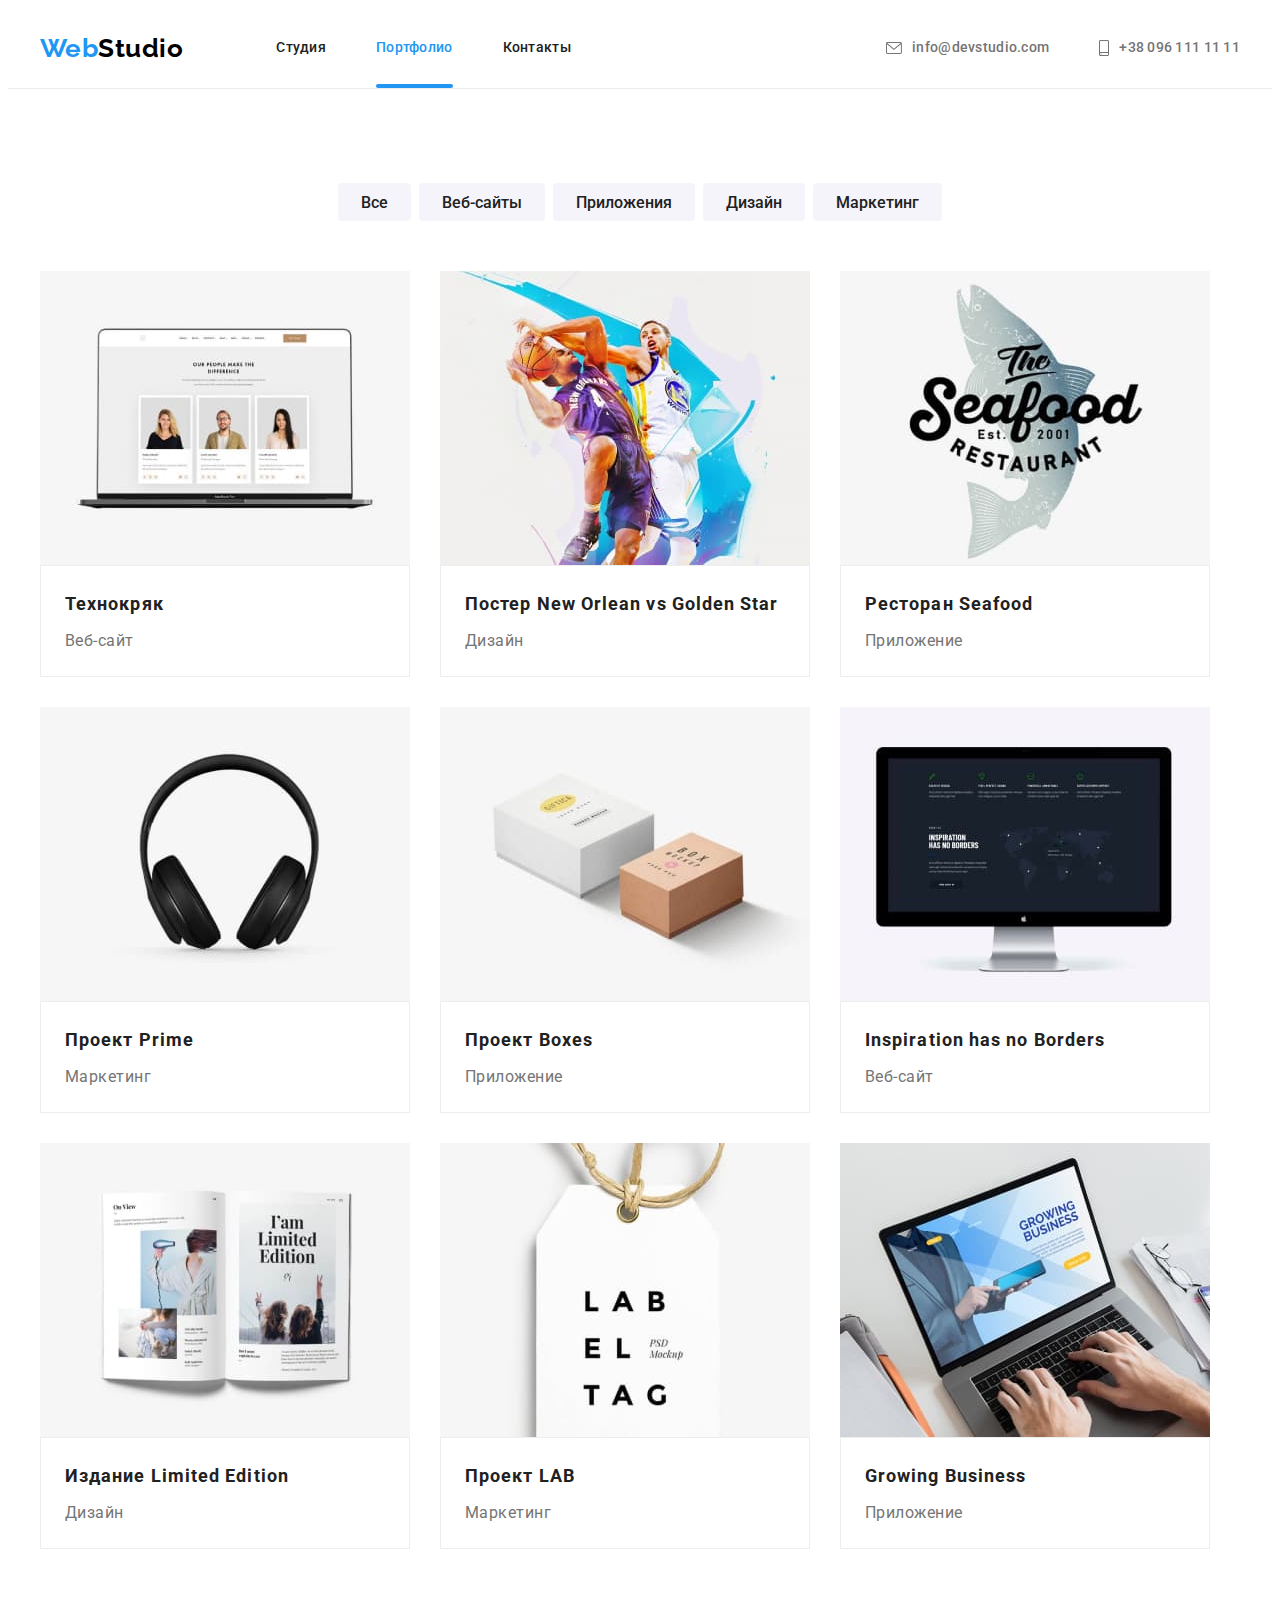
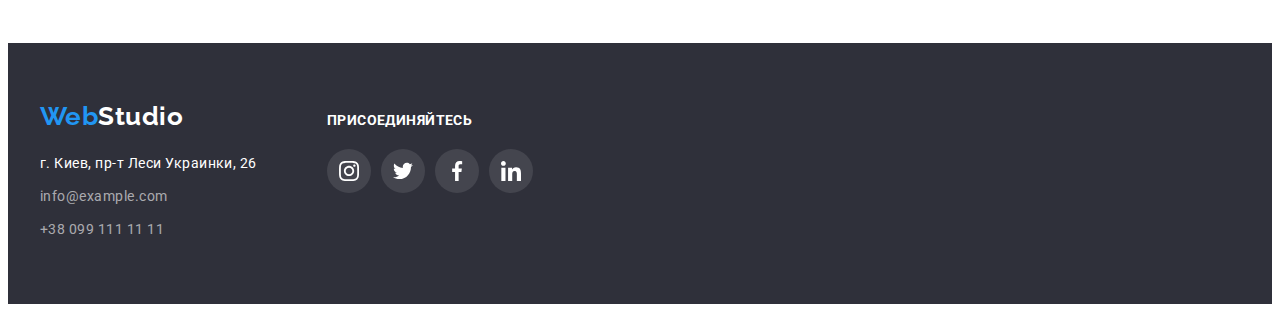
==== commit 69e83b2d: "5я домашняя работа" ====
--- a/portfolio.html
+++ b/portfolio.html
@@ -68,7 +68,12 @@
           </li>
           <li class="element">
             <a href="./portfolio.html">
-            <img src="./images/portfolio2.jpg" alt="постер" width="370">
+              <div class="product-thumb">   
+                  <img src="./images/portfolio2.jpg" alt="баскетбол" width="370">
+                    <div class="product-overlay">
+                      Ресурс предлагает комплексные предложения с разным уровнем функционала и сервисов. Все это позволит посетителю получить исчерпывающие сведения о компании или частном лице.
+                   </div>
+              </div>
               <div class="items">
                 <h2 class="text" >Постер New Orlean vs Golden Star</h2>
                 <p>Дизайн</p>
@@ -77,7 +82,12 @@
           </li>
           <li class="element">
             <a href="./portfolio.html">
-            <img src="./images/portfolio3.jpg" alt="картинка ресторана" width="370">
+              <div class="product-thumb">   
+                <img src="./images/portfolio3.jpg" alt="картинка ресторана" width="370">
+                <div class="product-overlay">
+                   Ресурс предлагает комплексные предложения с разным уровнем функционала и сервисов. Все это позволит посетителю получить исчерпывающие сведения о компании или частном лице.
+                </div>
+               </div>
               <div class="items">
                 <h2 class="text" >Ресторан Seafood</h2>
                 <p>Приложение</p>
@@ -86,7 +96,12 @@
           </li>
           <li class="element"> 
             <a href="./portfolio.html">
-            <img src="./images/portfolio4.jpg" alt="наушники" width="370">
+              <div class="product-thumb">   
+                <img src="./images/portfolio4.jpg" alt="наушники" width="370">
+                <div class="product-overlay">
+                   Ресурс предлагает комплексные предложения с разным уровнем функционала и сервисов. Все это позволит посетителю получить исчерпывающие сведения о компании или частном лице.
+                </div>
+              </div>
               <div class="items">
                 <h2 class="text" >Проект Prime</h2>
                 <p>Маркетинг</p>
@@ -95,7 +110,12 @@
           </li>
           <li class="element">
             <a href="./portfolio.html">
-            <img src="./images/portfolio5.jpg" alt="две коробки" width="370">
+              <div class="product-thumb">   
+                <img src="./images/portfolio5.jpg" alt="две коробки" width="370">
+                <div class="product-overlay">
+                   Ресурс предлагает комплексные предложения с разным уровнем функционала и сервисов. Все это позволит посетителю получить исчерпывающие сведения о компании или частном лице.
+                </div>
+               </div>
               <div class="items">
                 <h2 class="text" >Проект Boxes</h2>
                 <p>Приложение</p>
@@ -104,7 +124,12 @@
           </li>
           <li class="element">
             <a href="./portfolio.html">
-            <img src="./images/portfolio6.jpg" alt="монитор" width="370">
+              <div class="product-thumb">   
+                <img src="./images/portfolio6.jpg" alt="монитор" width="370">
+                <div class="product-overlay">
+                   Ресурс предлагает комплексные предложения с разным уровнем функционала и сервисов. Все это позволит посетителю получить исчерпывающие сведения о компании или частном лице.
+                 </div>
+              </div>
               <div class="items">
                 <h2 class="text" >Inspiration has no Borders</h2>
                 <p>Веб-сайт</p>
@@ -113,7 +138,12 @@
           </li>
           <li class="element">
             <a href="./portfolio.html">
-            <img src="./images/portfolio7.jpg" alt="книга" width="370">
+              <div class="product-thumb">   
+                <img src="./images/portfolio7.jpg" alt="книга" width="370">
+                <div class="product-overlay">
+                   Ресурс предлагает комплексные предложения с разным уровнем функционала и сервисов. Все это позволит посетителю получить исчерпывающие сведения о компании или частном лице.
+                 </div>
+             </div>
               <div class="items">
                 <h2 class="text" >Издание Limited Edition</h2>
                 <p>Дизайн</p>
@@ -122,7 +152,12 @@
           </li>
           <li class="element">
             <a href="./portfolio.html">
-            <img src="./images/portfolio8.jpg" alt="бирка" width="370">
+              <div class="product-thumb">   
+                <img src="./images/portfolio8.jpg" alt="бирка" width="370">
+                <div class="product-overlay">
+                   Ресурс предлагает комплексные предложения с разным уровнем функционала и сервисов. Все это позволит посетителю получить исчерпывающие сведения о компании или частном лице.
+                 </div>
+                </div>
               <div class="items">
                 <h2 class="text" >Проект LAB</h2>
                 <p>Маркетинг</p>
@@ -131,11 +166,17 @@
           </li>
           <li class="element">
             <a href="./portfolio.html">
-            <img src="./images/portfolio9.jpg" alt="ноутбук" width="370">
-              <div class="items">
+              <div class="product-thumb">   
+                <img src="./images/portfolio9.jpg" alt="ноутбук" width="370">
+                <div class="product-overlay">
+                   Ресурс предлагает комплексные предложения с разным уровнем функционала и сервисов. Все это позволит посетителю получить исчерпывающие сведения о компании или частном лице.
+               </div>
+               </div>
+               <div class="items">
                 <h2 class="text" >Growing Business</h2>
                 <p>Приложение</p>
-              </a>
+              </div>
+                </a>
               </div>
           </li>
         </ul>
@@ -199,92 +240,4 @@
 
 
 
-
-<li class="projects-li">
-  <a class="projects-link" href="#">
-    <div class="animated-section">
-      <img
-        class="projects-img"
-        src="./images/8.web-site.jpg"
-        width="370"
-        alt="Технокряк"
-      />
-      <p class="text-projects">
-        Ресурс предлагает комплексные предложения с разным уровнем
-        функционала и сервисов. Все это позволит посетителю получить
-        исчерпывающие сведения о компании или частном лице.
-      </p>
-    </div>
-    <div class="blok">
-      <h3>Технокряк</h3>
-      <p class="projects-p">Веб-сайт</p>
-    </div>
-  </a>
-</li>
-css ниже, в большом блоке:
-(нужно вставить между .projects-li:nth-last-child(-n + 3) {
-margin-bottom: 0;
-}  и .blok h3 {
-margin-top: 0;
-margin-bottom: 4px;
-})
-.projects-link {
-display: block;
-text-decoration: none;
-overflow: hidden;
-}
-
-.animated-section {
-height: 294px;
-overflow: hidden;
-}
-
-.projects-img {
-display: block;
-}
-
-.text-projects {
-display: flex;
-align-items: center;
-height: 294px;
-padding: 0 24px;
-
-font-weight: 400;
-font-size: 18px;
-line-height: 1.56;
-
-letter-spacing: 0.03em;
-color: #ffffff;
-background-color: #2196f3;
-
-transition: transform 250ms cubic-bezier(0.4, 0, 0.2, 1);
-}
-
-.projects-link:hover .text-projects {
-transform: translateY(-312px);
-}
-
-<li class="projects-li">
-              <a class="projects-link" href="#">
-                <div class="animated-section">
-                  <img
-                    class="projects-img"
-                    src="./images/8.web-site.jpg"
-                    width="370"
-                    alt="Технокряк"
-                  />
-                  <p class="text-projects">
-                    Ресурс предлагает комплексные предложения с разным уровнем
-                    функционала и сервисов. Все это позволит посетителю получить
-                    исчерпывающие сведения о компании или частном лице.
-                  </p>
-                </div>
-                <div class="blok">
-                  <h3>Технокряк</h3>
-                  <p class="projects-p">Веб-сайт</p>
-                </div>
-              </a>
-            </li>
-
-
             --- a/css/style.css
+++ b/css/style.css
@@ -67,7 +67,7 @@
 
 /* site-nav */
 
-.site-nav .item {
+.site-nav a {
     position: relative;
 }
 
@@ -75,11 +75,11 @@
 .site-nav a:focus {
     color: var(--accent-color);
 }
-
+ 
 .site-nav a::after {
     content: '';
     position: absolute;
-    display: inline-block;
+    display: block;
 
     bottom: 0;
     left: 0;
@@ -92,8 +92,8 @@
     border-radius: 2px;
 
     transition: opacity 250ms cubic-bezier(0.4, 0, 0.2, 1);
-
-}
+}
+
 
 
 .site-nav a:hover::after,
@@ -128,6 +128,22 @@
 }
 .site-nav .link.current {
     color: var(--accent-color);
+    position: relative;    
+}
+.site-nav .link.current::before {
+    content: '';
+    position: absolute;
+    display: block;
+
+    bottom: 0;
+    left: 0;
+    width: 100%;
+    height: 4px;
+
+    background-color: var(--accent-color);
+    border-radius: 2px;
+
+    transition: opacity 250ms cubic-bezier(0.4, 0, 0.2, 1);
 }
 
 /* address */
@@ -673,7 +689,6 @@
 
 .product-thumb {
    position: relative;
-
 }
 
 .product-overlay {
@@ -681,7 +696,6 @@
     top: 0;
     left: 0;
  
-
     width: 100%;
     height: 100%;
     opacity: 0;
@@ -691,36 +705,28 @@
     line-height: 1.55;
 
     color: #fff;
-
     background-color: rgba(33, 150, 243, 0.9);
 
     transform: translateY(100%);
-    transition: transform 250ms cubic-bezier(0.4, 0, 0.2, 1);
-    
+    transition: transform 250ms cubic-bezier(0.4, 0, 0.2, 1), 
+    opacity 250ms cubic-bezier(0.4, 0, 0.2, 1);
 }
 
  .element a { 
         display: block;
         text-decoration: none;
-        overflow: hidden;
-    
+        overflow: hidden;   
 }
 
 .element a:hover .product-overlay {
     opacity: 1;
     transform: translateY(0%);
 }
-
-/* .product-overlay:hover {
-    visibility: visible;
-} */
-
     
 .element {
     width: 370px;
     margin-right: 30px;
     margin-bottom: 30px;
-    /* transition: transform 250ms cubic-bezier(0.4, 0, 0.2, 1);; */
 
     overflow: hidden;
 }
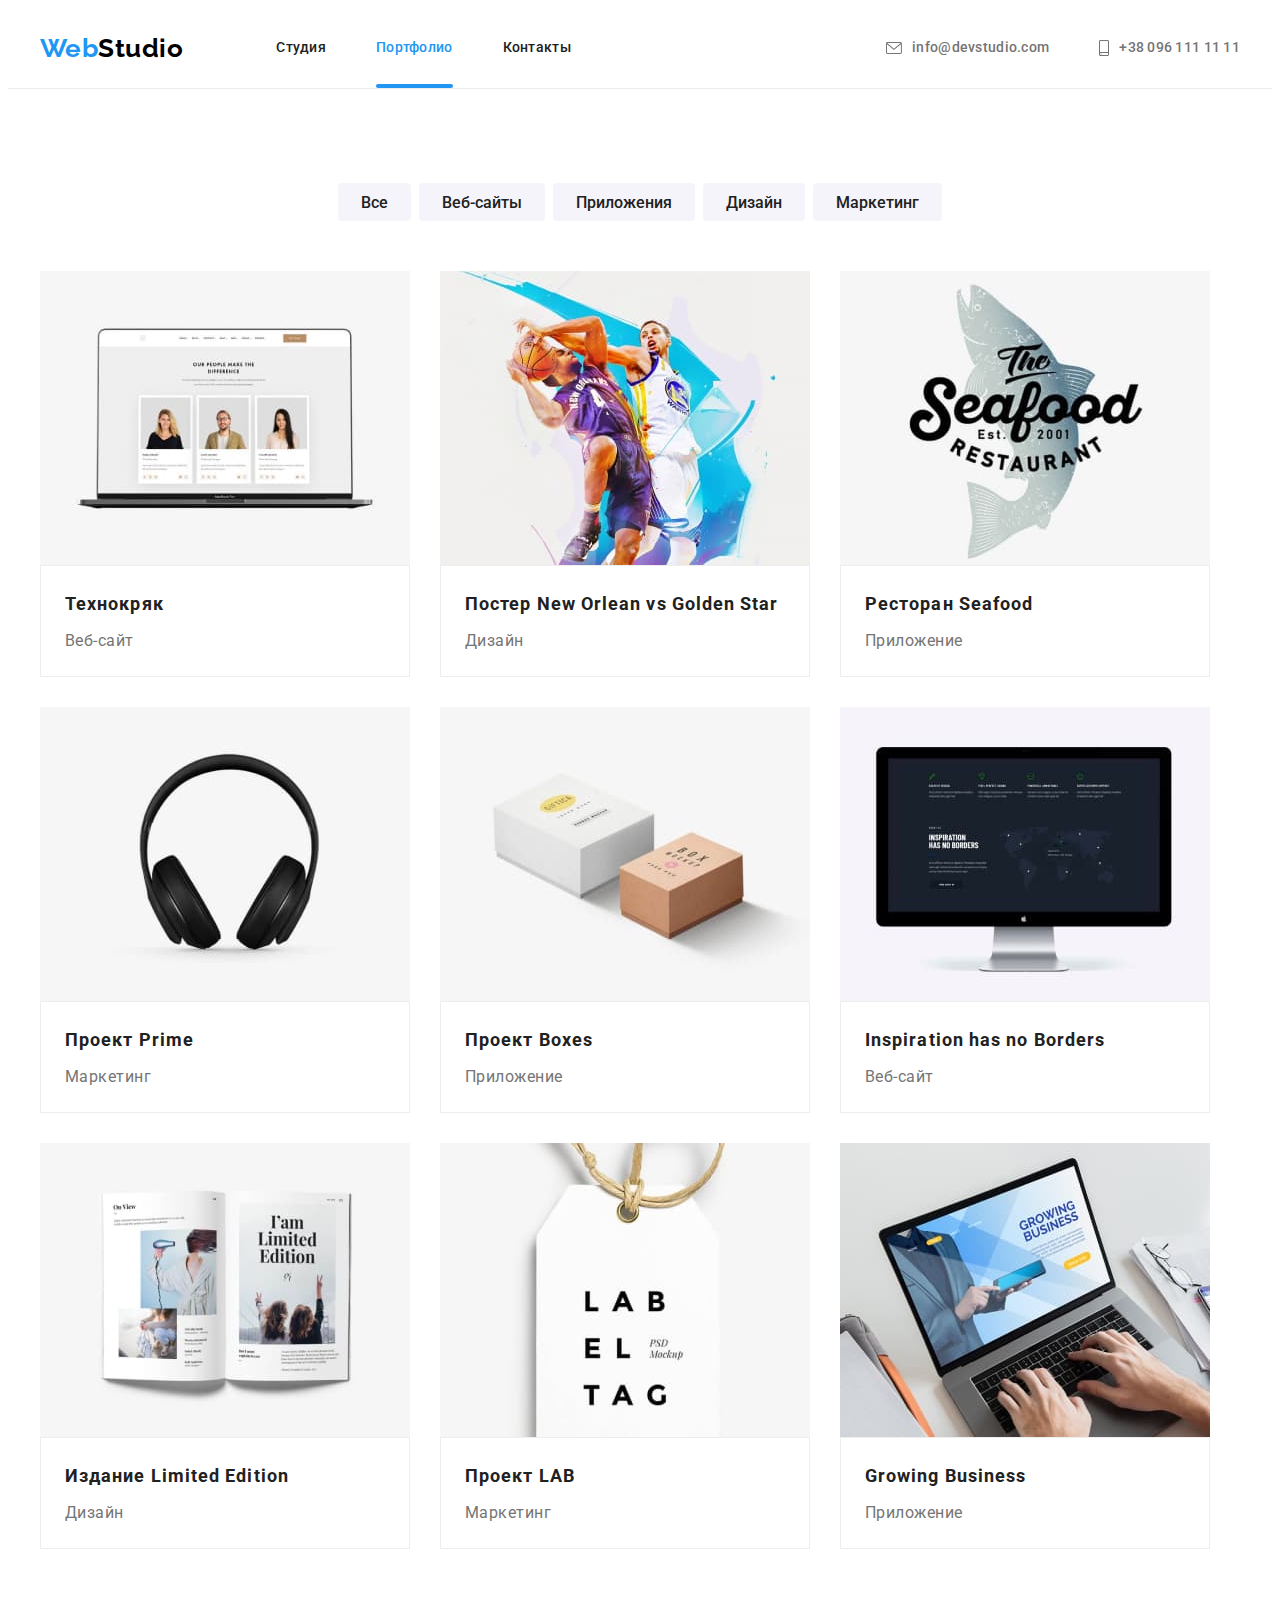
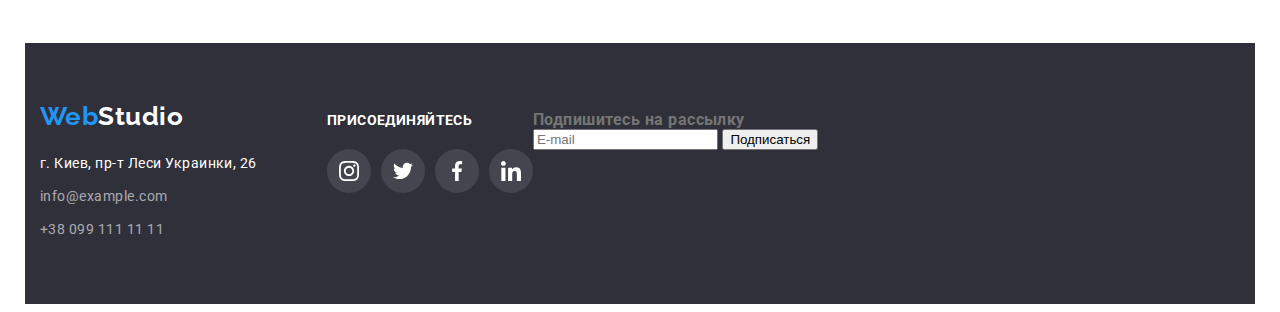
==== commit bf4a8525: "ффф" ====
--- a/portfolio.html
+++ b/portfolio.html
@@ -186,8 +186,7 @@
     </main>
 
     <footer>
-      <section class="footer">
-        <div class="container">
+        <div class="container footer">
           <div class="footer-wrapper">
             <div>
               <a href="Web-Studio" class="logo"><span>Web</span><span class="studio">Studio</span></a>
@@ -230,10 +229,19 @@
                   </li>
                 </ul>
               </div>
+              <div>
+                <b>Подпишитесь на рассылку</b>
+                <form>
+                  <label>
+                    <input type="email" name="E-mail"
+                     placeholder="E-mail">               
+                  </label>
+                  <button type="submit">Подписаться</button>
+                </form>
+              </div>
           </div>
         </div>
          
-      </section>
      </footer>
 </body>
 </html>
--- a/css/style.css
+++ b/css/style.css
@@ -718,7 +718,8 @@
         overflow: hidden;   
 }
 
-.element a:hover .product-overlay {
+.element a:hover .product-overlay,
+.element a:focus .product-overlay {
     opacity: 1;
     transform: translateY(0%);
 }
@@ -804,7 +805,7 @@
         position: absolute;
         top: 50%;
         left: 50%;
-        transform: translate(-50%, -50%);
+        
 
         padding: 15px;
         min-width: 528px;
